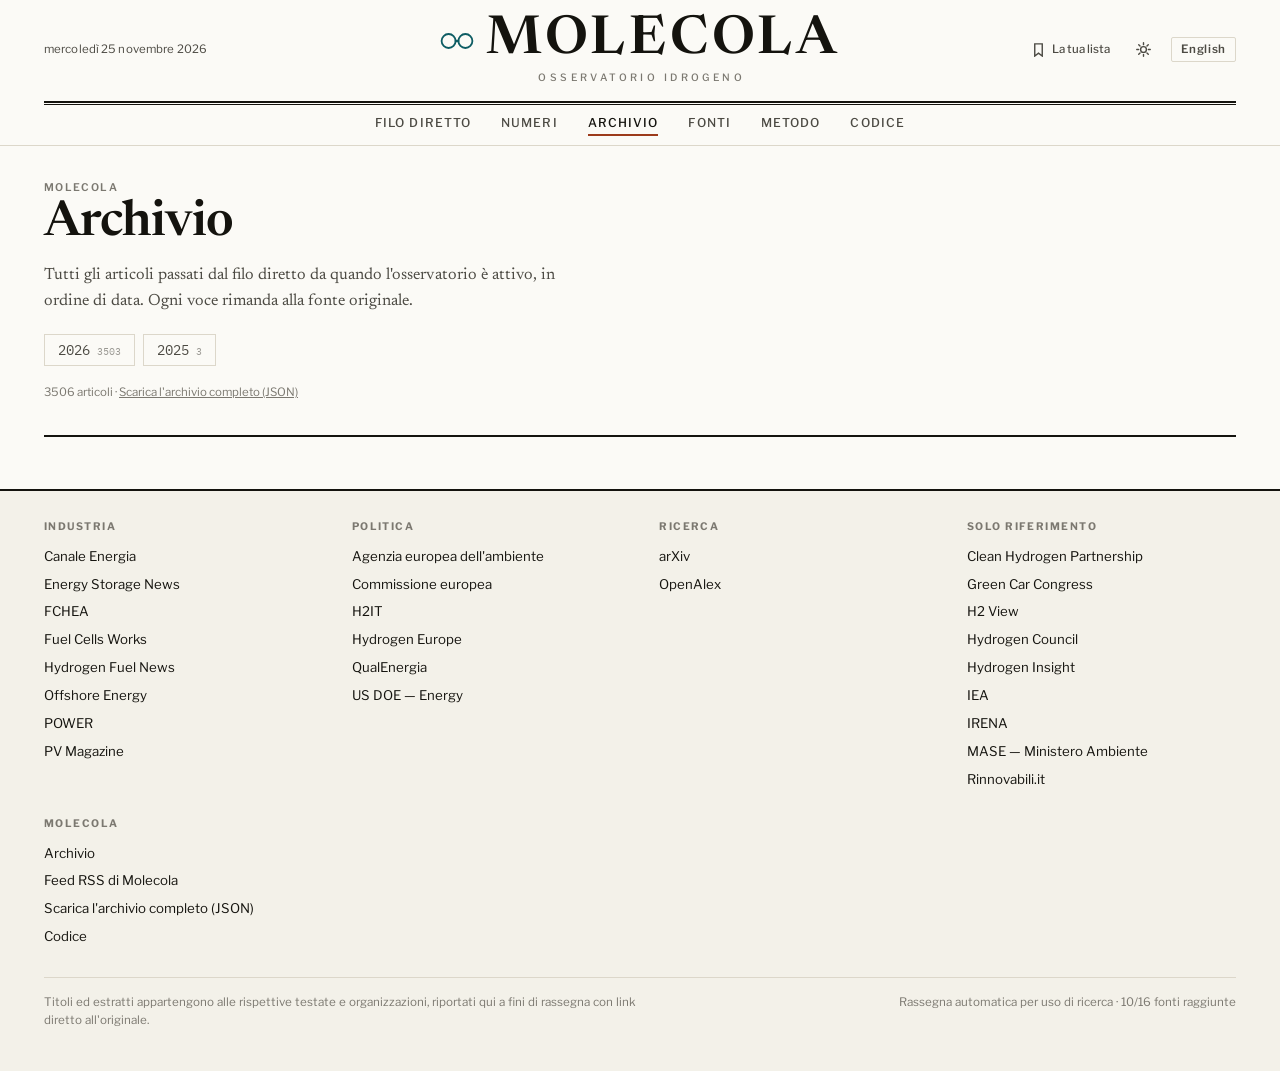
==== archivio/index.html @ 1152b5f5 "Aggiornamento automatico" ====
<!DOCTYPE html>
<html lang="it" data-page="archive">
<head>
<meta charset="utf-8">
<meta name="viewport" content="width=device-width, initial-scale=1, viewport-fit=cover">
<title>Archivio — Molecola</title>
<meta name="description" content="Tutti gli articoli passati dal filo diretto da quando l&#x27;osservatorio è attivo, in ordine di data. Ogni voce rimanda alla fonte originale.">
<link rel="canonical" href="https://deltadidirac30.github.io/molecola/archivio/">
<link rel="alternate" hreflang="it" href="https://deltadidirac30.github.io/molecola/archivio/">
<link rel="alternate" hreflang="en" href="https://deltadidirac30.github.io/molecola/en/archive/">
<link rel="alternate" hreflang="x-default" href="https://deltadidirac30.github.io/molecola/archivio/">
<link rel="alternate" type="application/rss+xml" title="Molecola" href="../feed.xml">
<meta property="og:type" content="website">
<meta property="og:site_name" content="Molecola">
<meta property="og:locale" content="it_IT">
<meta property="og:title" content="Archivio — Molecola">
<meta property="og:description" content="Tutti gli articoli passati dal filo diretto da quando l&#x27;osservatorio è attivo, in ordine di data. Ogni voce rimanda alla fonte originale.">
<meta property="og:url" content="https://deltadidirac30.github.io/molecola/archivio/">
<meta property="og:image" content="https://deltadidirac30.github.io/molecola/assets/social.svg">
<meta name="twitter:card" content="summary_large_image">
<meta name="twitter:title" content="Archivio — Molecola">
<meta name="twitter:description" content="Tutti gli articoli passati dal filo diretto da quando l&#x27;osservatorio è attivo, in ordine di data. Ogni voce rimanda alla fonte originale.">
<meta name="twitter:image" content="https://deltadidirac30.github.io/molecola/assets/social.svg">
<meta name="theme-color" content="#FBFAF6" media="(prefers-color-scheme: light)">
<meta name="theme-color" content="#131310" media="(prefers-color-scheme: dark)">
<link rel="icon" href="../assets/favicon.svg" type="image/svg+xml">
<link rel="preconnect" href="https://fonts.googleapis.com">
<link rel="preconnect" href="https://fonts.gstatic.com" crossorigin>
<link rel="stylesheet" href="https://fonts.googleapis.com/css2?family=Newsreader:ital,opsz,wght@0,6..72,200..700;1,6..72,200..700&family=Libre+Franklin:wght@400;500;600;700&family=IBM+Plex+Mono:wght@400;500&display=swap">
<link rel="stylesheet" href="../assets/site.css">
</head>
<body>
<a class="skip-link" href="#main">Vai al contenuto</a>
<div class="sticky-bar" id="sticky">
  <div class="sticky-inner">
    <a class="sticky-name" href="../index.html">Molecola</a>
    <div class="sticky-links">
      <button class="ctrl" type="button" data-action="open-drawer" aria-label="La tua lista">
        <svg viewBox="0 0 16 16" fill="none" stroke="currentColor" stroke-width="1.5" stroke-linecap="round" aria-hidden="true"><path d="M4 2h8v13l-4-3-4 3z"/></svg><span>La tua lista</span><span class="saved-count">0</span></button>
      <button class="ctrl" type="button" data-action="theme" aria-label="Cambia tema"><svg viewBox="0 0 16 16" fill="none" stroke="currentColor" stroke-width="1.5" stroke-linecap="round" aria-hidden="true"><circle cx="8" cy="8" r="3.1"/><path d="M8 .8v2M8 13.2v2M.8 8h2M13.2 8h2M2.9 2.9l1.4 1.4M11.7 11.7l1.4 1.4M13.1 2.9l-1.4 1.4M4.3 11.7l-1.4 1.4"/></svg></button>
    </div>
  </div>
</div>

<header class="masthead">
  <div class="wrap">
    <div class="masthead-top">
      <div class="masthead-side left">
        <span class="dateline">mercoledì 25 novembre 2026</span>
      </div>
      <a class="wordmark" href="../index.html">
        <span class="wordmark-row">
          <svg class="wordmark-mark" viewBox="0 0 34 24" aria-hidden="true">
            <circle cx="8.6" cy="12" r="7" fill="none" stroke="currentColor" stroke-width="1.8"/>
            <circle cx="25.4" cy="12" r="7" fill="none" stroke="currentColor" stroke-width="1.8"/>
            <path d="M15.9 12h2.2" stroke="currentColor" stroke-width="2.6" stroke-linecap="round"/>
          </svg>
          <span class="wordmark-name">Molecola</span>
        </span>
        <span class="wordmark-sub">Osservatorio idrogeno</span>
      </a>
      <div class="masthead-side right">
        <button class="ctrl" type="button" data-action="open-drawer">
          <svg viewBox="0 0 16 16" fill="none" stroke="currentColor" stroke-width="1.5" stroke-linecap="round" aria-hidden="true"><path d="M4 2h8v13l-4-3-4 3z"/></svg><span>La tua lista</span><span class="saved-count">0</span></button>
        <button class="ctrl" type="button" data-action="theme" aria-label="Cambia tema"><svg viewBox="0 0 16 16" fill="none" stroke="currentColor" stroke-width="1.5" stroke-linecap="round" aria-hidden="true"><circle cx="8" cy="8" r="3.1"/><path d="M8 .8v2M8 13.2v2M.8 8h2M13.2 8h2M2.9 2.9l1.4 1.4M11.7 11.7l1.4 1.4M13.1 2.9l-1.4 1.4M4.3 11.7l-1.4 1.4"/></svg></button>
        <a class="lang-switch" href="../en/archive/index.html" title="Read this page in English">English</a>
      </div>
    </div>
    <div class="masthead-rule"></div>
    <nav class="nav" aria-label="Filo diretto">
        <a href="../index.html#wire">Filo diretto</a>
        <a href="../index.html#numeri">Numeri</a>
        <a href="../archivio/index.html" aria-current="page">Archivio</a>
        <a href="../index.html#fonti">Fonti</a>
        <a href="../index.html#metodo">Metodo</a>
        <a href="https://github.com/deltadidirac30/molecola" target="_blank" rel="noopener">Codice</a>
    </nav>
  </div>
</header>

<main id="main">
  <div class="wrap">
    <div class="archive-head">
      <p class="kicker">Molecola</p>
      <h1>Archivio</h1>
      <p class="intro">Tutti gli articoli passati dal filo diretto da quando l&#x27;osservatorio è attivo, in ordine di data. Ogni voce rimanda alla fonte originale.</p>
      <div class="year-nav"><a href="../archivio/2026/index.html">2026<span class="n">3503</span></a><a href="../archivio/2025/index.html">2025<span class="n">3</span></a></div>
      <p class="rail-note" style="margin-top:18px">3506 articoli · <a href="../data/archive.json">Scarica l&#x27;archivio completo (JSON)</a></p>
    </div>
  </div>
</main>
<aside class="drawer" id="saved-drawer" aria-hidden="true" aria-label="La tua lista">
  <div class="drawer-head">
    <h2>La tua lista</h2>
    <button class="ctrl" type="button" data-action="close-drawer" aria-label="Chiudi"><svg viewBox="0 0 16 16" fill="none" stroke="currentColor" stroke-width="1.5" stroke-linecap="round" aria-hidden="true"><path d="M3 3l10 10M13 3L3 13"/></svg></button>
  </div>
  <div class="drawer-body" id="saved-body"></div>
  <div class="drawer-foot">
    <button class="btn btn-primary" type="button" data-action="export-csv">Esporta CSV</button>
    <button class="btn" type="button" data-action="export-bib">Esporta BibTeX</button>
    <button class="btn" type="button" data-action="clear-saved">Svuota</button>
    <p class="drawer-note">La lista resta su questo browser: non viene inviata da nessuna parte.</p>
  </div>
</aside>

<footer class="site-footer" id="fonti">
  <div class="wrap">
    <div class="footer-grid">
      <div>
        <h3>Industria</h3>
        <ul class="footer-links">
        <li><a href="https://www.canaleenergia.com" target="_blank" rel="noopener">Canale Energia</a></li>
        <li><a href="https://www.energy-storage.news/tag/hydrogen/" target="_blank" rel="noopener">Energy Storage News</a></li>
        <li><a href="https://fchea.org" target="_blank" rel="noopener">FCHEA</a></li>
        <li><a href="https://fuelcellsworks.com" target="_blank" rel="noopener">Fuel Cells Works</a></li>
        <li><a href="https://www.hydrogenfuelnews.com" target="_blank" rel="noopener">Hydrogen Fuel News</a></li>
        <li><a href="https://www.offshore-energy.biz/tag/hydrogen/" target="_blank" rel="noopener">Offshore Energy</a></li>
        <li><a href="https://www.powermag.com/category/hydrogen/" target="_blank" rel="noopener">POWER</a></li>
        <li><a href="https://www.pv-magazine.com/tag/hydrogen/" target="_blank" rel="noopener">PV Magazine</a></li>
        </ul>
      </div>
      <div>
        <h3>Politica</h3>
        <ul class="footer-links">
        <li><a href="https://www.eea.europa.eu" target="_blank" rel="noopener">Agenzia europea dell&#x27;ambiente</a></li>
        <li><a href="https://ec.europa.eu/commission/presscorner/home/en" target="_blank" rel="noopener">Commissione europea</a></li>
        <li><a href="https://www.h2it.it" target="_blank" rel="noopener">H2IT</a></li>
        <li><a href="https://hydrogeneurope.eu" target="_blank" rel="noopener">Hydrogen Europe</a></li>
        <li><a href="https://www.qualenergia.it" target="_blank" rel="noopener">QualEnergia</a></li>
        <li><a href="https://www.energy.gov/eere/fuelcells/hydrogen-and-fuel-cell-technologies-office" target="_blank" rel="noopener">US DOE — Energy</a></li>
        </ul>
      </div>
      <div>
        <h3>Ricerca</h3>
        <ul class="footer-links">
        <li><a href="https://arxiv.org" target="_blank" rel="noopener">arXiv</a></li>
        <li><a href="https://openalex.org" target="_blank" rel="noopener">OpenAlex</a></li>
        </ul>
      </div>
      <div>
        <h3>Solo riferimento</h3>
        <ul class="footer-links">
        <li><a href="https://www.clean-hydrogen.europa.eu" target="_blank" rel="noopener" title="nessun RSS pubblico (404 su tutte le varianti)">Clean Hydrogen Partnership</a></li>
        <li><a href="https://www.greencarcongress.com" target="_blank" rel="noopener" title="dominio non piu&#x27; risolvibile">Green Car Congress</a></li>
        <li><a href="https://www.h2-view.com" target="_blank" rel="noopener" title="Cloudflare respinge le richieste automatiche (403)">H2 View</a></li>
        <li><a href="https://hydrogencouncil.com" target="_blank" rel="noopener" title="Cloudflare respinge le richieste automatiche (403)">Hydrogen Council</a></li>
        <li><a href="https://www.hydrogeninsight.com" target="_blank" rel="noopener" title="nessun feed pubblico raggiungibile; il sito serve HTML anche su /rss">Hydrogen Insight</a></li>
        <li><a href="https://www.iea.org/energy-system/low-emission-fuels/hydrogen" target="_blank" rel="noopener" title="Cloudflare respinge le richieste automatiche (403)">IEA</a></li>
        <li><a href="https://www.irena.org" target="_blank" rel="noopener" title="Cloudflare respinge le richieste automatiche (403)">IRENA</a></li>
        <li><a href="https://www.mase.gov.it" target="_blank" rel="noopener" title="Cloudflare respinge le richieste automatiche (403)">MASE — Ministero Ambiente</a></li>
        <li><a href="https://www.rinnovabili.it/tag/idrogeno/" target="_blank" rel="noopener" title="Cloudflare respinge le richieste automatiche (403)">Rinnovabili.it</a></li>
        </ul>
      </div>
      <div>
        <h3>Molecola</h3>
        <ul class="footer-links">
          <li><a href="../archivio/index.html">Archivio</a></li>
          <li><a href="../feed.xml">Feed RSS di Molecola</a></li>
          <li><a href="../data/archive.json">Scarica l&#x27;archivio completo (JSON)</a></li>
          <li><a href="https://github.com/deltadidirac30/molecola" target="_blank" rel="noopener">Codice</a></li>
        </ul>
      </div>
    </div>
    <div class="footer-bottom">
      <p>Titoli ed estratti appartengono alle rispettive testate e organizzazioni, riportati qui a fini di rassegna con link diretto all&#x27;originale.</p>
      <p>Rassegna automatica per uso di ricerca · 10/16 fonti raggiunte</p>
    </div>
  </div>
</footer>

<div class="overlay" id="overlay"></div>
<div class="toast" id="toast" role="status" aria-live="polite"></div>
<script src="../assets/site.js" defer></script>
</body>
</html>
---- assets/site.css ----
/* =========================================================================
   Molecola — foglio di stile unico.
   Impostazione da quotidiano: filetti al posto dei riquadri, gerarchia
   costruita con la tipografia, colore usato con parsimonia.
   ========================================================================= */

/* ---------- 1. Variabili ---------- */
:root{
  --paper:        #FBFAF6;
  --paper-2:      #F3F1E9;
  --paper-3:      #EAE7DC;
  --ink:          #14130E;
  --ink-soft:     #4C4A43;
  --ink-faint:    #7B7870;
  --rule:         #DCD7CA;
  --rule-soft:    #E7E3D8;
  --rule-heavy:   #14130E;
  --accent:       #0D5C63;
  --accent-hover: #0A464C;
  --ember:        #9C3A1B;
  --paper-invert: #14130E;
  --ink-invert:   #FBFAF6;
  --selection:    #DCEEF0;

  --serif: "Newsreader", "Iowan Old Style", Georgia, "Times New Roman", serif;
  --sans:  "Libre Franklin", -apple-system, BlinkMacSystemFont, "Segoe UI", Helvetica, Arial, sans-serif;
  --mono:  "IBM Plex Mono", ui-monospace, SFMono-Regular, Menlo, monospace;

  --gutter: clamp(18px, 4vw, 44px);
  --measure: 1320px;
  --rail: 300px;
  --shadow-pop: 0 18px 48px -28px rgba(20,19,14,.45);
}

@media (prefers-color-scheme: dark){
  :root:not([data-theme="light"]){
    --paper:        #131310;
    --paper-2:      #1B1B16;
    --paper-3:      #23231D;
    --ink:          #EFECE2;
    --ink-soft:     #ADA99D;
    --ink-faint:    #837F74;
    --rule:         #302F28;
    --rule-soft:    #262620;
    --rule-heavy:   #6E6A5D;
    --accent:       #55C3CB;
    --accent-hover: #7BD7DE;
    --ember:        #DD7C4F;
    --paper-invert: #EFECE2;
    --ink-invert:   #131310;
    --selection:    #1E4247;
    --shadow-pop: 0 18px 48px -26px rgba(0,0,0,.75);
  }
}
:root[data-theme="dark"]{
  --paper:        #131310;
  --paper-2:      #1B1B16;
  --paper-3:      #23231D;
  --ink:          #EFECE2;
  --ink-soft:     #ADA99D;
  --ink-faint:    #837F74;
  --rule:         #302F28;
  --rule-soft:    #262620;
  --rule-heavy:   #6E6A5D;
  --accent:       #55C3CB;
  --accent-hover: #7BD7DE;
  --ember:        #DD7C4F;
  --paper-invert: #EFECE2;
  --ink-invert:   #131310;
  --selection:    #1E4247;
  --shadow-pop: 0 18px 48px -26px rgba(0,0,0,.75);
}

/* ---------- 2. Base ---------- */
*,*::before,*::after{ box-sizing:border-box; }
html{ background:var(--paper); -webkit-text-size-adjust:100%; scroll-behavior:smooth; }
@media (prefers-reduced-motion: reduce){ html{ scroll-behavior:auto; } }

body{
  margin:0;
  background:var(--paper);
  color:var(--ink);
  font-family:var(--serif);
  font-size:17px;
  line-height:1.5;
  font-synthesis-weight:none;
  -webkit-font-smoothing:antialiased;
  text-rendering:optimizeLegibility;
}
::selection{ background:var(--selection); }
h1,h2,h3,h4{ margin:0; font-weight:600; line-height:1.12; letter-spacing:-.012em; }
p{ margin:0; }
ul{ margin:0; padding:0; list-style:none; }
a{ color:inherit; }
img,svg{ max-width:100%; }
:focus-visible{ outline:2px solid var(--accent); outline-offset:3px; border-radius:1px; }

main [id], section[id], .month-block[id]{ scroll-margin-top:64px; }
.wrap{ max-width:var(--measure); margin:0 auto; padding:0 var(--gutter); }
.mono{ font-family:var(--mono); font-variant-numeric:tabular-nums; }
.sr-only{
  position:absolute; width:1px; height:1px; padding:0; margin:-1px;
  overflow:hidden; clip:rect(0 0 0 0); white-space:nowrap; border:0;
}
.skip-link{
  position:absolute; left:-9999px; top:0; z-index:100;
  background:var(--ink); color:var(--paper); padding:10px 16px;
  font-family:var(--sans); font-size:.85rem;
}
.skip-link:focus{ left:8px; top:8px; }

/* Etichetta piccola maiuscoletta: l'unita' tipografica che tiene insieme
   tutta la pagina (occhielli, intestazioni di sezione, metadati). */
.kicker{
  font-family:var(--sans);
  font-size:.66rem;
  font-weight:600;
  letter-spacing:.13em;
  text-transform:uppercase;
  color:var(--ink-faint);
}

/* ---------- 3. Testata ---------- */
.masthead{ border-bottom:1px solid var(--rule); background:var(--paper); }

.masthead-top{
  display:grid;
  grid-template-columns:1fr auto 1fr;
  align-items:center;
  gap:16px;
  padding:14px 0 4px;
}
.masthead-side{ display:flex; align-items:center; gap:14px; min-width:0; }
.masthead-side.right{ justify-content:flex-end; }
.dateline{
  font-family:var(--sans); font-size:.72rem; color:var(--ink-soft);
  letter-spacing:.01em; text-transform:none;
}
.dateline b{ font-weight:600; color:var(--ink); }

.wordmark{
  display:flex; flex-direction:column; align-items:center; gap:2px;
  text-decoration:none; color:var(--ink);
}
.wordmark-row{ display:flex; align-items:center; gap:12px; }
.wordmark-name{
  font-family:var(--serif);
  font-weight:600;
  font-size:clamp(2rem, 5.2vw, 3.35rem);
  letter-spacing:.07em;
  line-height:1;
  text-transform:uppercase;
}
.wordmark-mark{ width:34px; height:24px; flex:none; color:var(--accent); }
.wordmark-sub{
  font-family:var(--sans); font-size:.63rem; font-weight:500;
  letter-spacing:.34em; text-transform:uppercase; color:var(--ink-faint);
  padding-left:.34em;
}

/* Doppio filetto sotto la testata: la firma visiva del quotidiano. */
.masthead-rule{
  border-top:2px solid var(--rule-heavy);
  border-bottom:1px solid var(--rule-heavy);
  height:4px;
  margin-top:12px;
}

/* Barra di navigazione */
.nav{
  display:flex; align-items:center; justify-content:center;
  gap:clamp(14px, 2.6vw, 30px);
  padding:9px 0;
  overflow-x:auto;
  scrollbar-width:none;
}
.nav::-webkit-scrollbar{ display:none; }
.nav a{
  font-family:var(--sans); font-size:.76rem; font-weight:500;
  letter-spacing:.09em; text-transform:uppercase;
  text-decoration:none; color:var(--ink-soft); white-space:nowrap;
  padding-bottom:2px; border-bottom:2px solid transparent;
}
.nav a:hover{ color:var(--ink); border-bottom-color:var(--ink); }
.nav a[aria-current="page"]{ color:var(--ink); border-bottom-color:var(--ember); }

/* Comandi in testata */
.ctrl{
  display:inline-flex; align-items:center; gap:6px;
  font-family:var(--sans); font-size:.72rem; font-weight:500;
  background:none; border:none; padding:4px 6px; cursor:pointer;
  color:var(--ink-soft); text-decoration:none; border-radius:2px;
}
.ctrl:hover{ color:var(--ink); background:var(--paper-2); }
.ctrl svg{ width:15px; height:15px; flex:none; }
.lang-switch{
  font-family:var(--sans); font-size:.72rem; font-weight:600;
  letter-spacing:.06em; text-decoration:none; color:var(--ink-soft);
  border:1px solid var(--rule); padding:3px 9px; border-radius:2px;
}
.lang-switch:hover{ color:var(--ink); border-color:var(--ink-soft); }
.saved-count{
  font-family:var(--mono); font-size:.66rem; min-width:16px; height:16px;
  padding:0 4px; border-radius:9px; background:var(--ember); color:#fff;
  display:none; align-items:center; justify-content:center; line-height:1;
}
.saved-count.on{ display:inline-flex; }

/* Testata compatta appiccicata in alto quando si scorre */
.sticky-bar{
  position:fixed; top:0; left:0; right:0; z-index:40;
  background:color-mix(in oklab, var(--paper) 93%, transparent);
  backdrop-filter:saturate(1.4) blur(9px);
  border-bottom:1px solid var(--rule);
  transform:translateY(-102%);
  visibility:hidden;                 /* fuori schermo = fuori anche dall'ordine di tabulazione */
  transition:transform .22s ease, visibility .22s;
}
.sticky-bar.on{ transform:none; visibility:visible; }
.sticky-inner{
  display:flex; align-items:center; justify-content:space-between; gap:16px;
  padding:7px 0; max-width:var(--measure); margin:0 auto; padding-left:var(--gutter); padding-right:var(--gutter);
}
.sticky-name{
  font-family:var(--serif); font-weight:600; font-size:1.05rem;
  letter-spacing:.08em; text-transform:uppercase; text-decoration:none; color:var(--ink);
}
.sticky-links{ display:flex; align-items:center; gap:6px; }
@media (prefers-reduced-motion: reduce){ .sticky-bar{ transition:none; } }

/* ---------- 4. Riga di stato ---------- */
.status{
  display:flex; flex-wrap:wrap; align-items:center; gap:6px 20px;
  padding:10px 0;
  border-bottom:1px solid var(--rule);
  font-family:var(--mono); font-size:.71rem; color:var(--ink-faint);
  font-variant-numeric:tabular-nums;
}
.status b{ color:var(--ink-soft); font-weight:500; }
.status-live{ display:inline-flex; align-items:center; gap:7px; color:var(--ink-soft); }
.live-dot{
  width:7px; height:7px; border-radius:50%; background:var(--accent); flex:none;
  animation:pulse 2.6s ease-out infinite;
}
@keyframes pulse{
  0%{   box-shadow:0 0 0 0 color-mix(in oklab, var(--accent) 50%, transparent); }
  70%{  box-shadow:0 0 0 8px color-mix(in oklab, var(--accent) 0%, transparent); }
  100%{ box-shadow:0 0 0 0 color-mix(in oklab, var(--accent) 0%, transparent); }
}
@media (prefers-reduced-motion: reduce){ .live-dot{ animation:none; } }
.status-warn{ color:var(--ember); }

/* ---------- 5. Prima pagina ---------- */
.front{
  display:grid;
  grid-template-columns:minmax(0,1fr) var(--rail);
  gap:0 clamp(26px, 3.2vw, 44px);
  padding:26px 0 8px;
  align-items:start;
}
.rail{
  border-left:1px solid var(--rule);
  padding-left:clamp(24px, 2.6vw, 38px);
  position:sticky; top:14px;
}
@media (max-width: 1040px){
  .front{ grid-template-columns:minmax(0,1fr); }
  .rail{ border-left:none; padding-left:0; position:static; margin-top:34px;
         border-top:2px solid var(--rule-heavy); padding-top:20px; }
}

.section-head{
  display:flex; align-items:baseline; justify-content:space-between; gap:14px;
  border-bottom:1px solid var(--rule-heavy);
  padding-bottom:6px; margin-bottom:18px;
}
.section-head h2{
  font-family:var(--sans); font-size:.74rem; font-weight:700;
  letter-spacing:.16em; text-transform:uppercase; color:var(--ink);
}
.section-head .note{
  font-family:var(--sans); font-size:.72rem; color:var(--ink-faint);
  text-align:right; max-width:46ch; line-height:1.35; font-weight:400;
}
.section-head a{ color:var(--accent); text-decoration:none; }
.section-head a:hover{ text-decoration:underline; }

/* Occhiello dell'articolo */
.story-kicker{
  display:flex; align-items:center; gap:8px; margin-bottom:9px;
  font-family:var(--sans); font-size:.63rem; font-weight:600;
  letter-spacing:.13em; text-transform:uppercase;
}
.story-kicker .cat{ color:var(--ink); }
.story-kicker .cat::before{
  content:""; display:inline-block; width:6px; height:6px; margin-right:7px;
  vertical-align:.06em; background:var(--cat-color, var(--ink-faint));
}
.story-kicker .sep{ color:var(--rule); }
.story-kicker .src{ color:var(--ink-faint); font-weight:500; }
[data-category="industria"]{ --cat-color: var(--accent); }
[data-category="politica"]{  --cat-color: var(--ember); }
[data-category="ricerca"]{   --cat-color: #6B5FA8; }
:root[data-theme="dark"] [data-category="ricerca"],
:root:not([data-theme="light"]) [data-category="ricerca"]{ --cat-color: #A99BE0; }

/* Articolo di apertura */
.lead{ padding-bottom:26px; border-bottom:2px solid var(--rule-heavy); }
.lead h2, .lead h3{
  font-size:clamp(1.85rem, 4.3vw, 3.05rem);
  line-height:1.05;
  letter-spacing:-.02em;
  font-weight:600;
  text-wrap:balance;
  font-variation-settings:"opsz" 48;
}
.lead h2 a, .lead h3 a{ text-decoration:none; }
.lead h2 a:hover, .lead h3 a:hover{ text-decoration:underline; text-decoration-thickness:1.5px; text-underline-offset:4px; }
.lead .excerpt{
  margin-top:14px; font-size:1.09rem; line-height:1.58; color:var(--ink-soft);
  max-width:62ch;
}

/* Griglia degli articoli, con filetti verticali fra le colonne */
.stories{
  display:grid;
  grid-template-columns:repeat(3, minmax(0,1fr));
  column-gap:clamp(20px, 2.4vw, 34px);
  row-gap:0;
  padding-top:22px;
}
.stories .story{
  display:flex; flex-direction:column;
  padding:0 0 22px;
  margin-bottom:22px;
  border-bottom:1px solid var(--rule);
}
.stories .story .excerpt{
  display:-webkit-box; -webkit-box-orient:vertical; -webkit-line-clamp:5; overflow:hidden;
}
.stories .story .story-meta{ margin-top:auto; padding-top:11px; }
.stories .story:nth-child(3n+2),
.stories .story:nth-child(3n+3){
  border-left:1px solid var(--rule);
  padding-left:clamp(20px, 2.4vw, 34px);
}
.story h3{
  font-size:1.19rem; line-height:1.24; letter-spacing:-.01em;
  font-variation-settings:"opsz" 22;
}
.story h3 a{ text-decoration:none; }
.story h3 a:hover{ text-decoration:underline; text-underline-offset:3px; }
.story .excerpt{
  margin-top:8px; font-size:.95rem; line-height:1.52; color:var(--ink-soft);
}
.story.is-hidden, .digest-item.is-hidden, .day-head.is-hidden{ display:none; }

/* Riga metadati e azioni */
.story-meta{
  display:flex; flex-wrap:wrap; align-items:center; gap:4px 12px;
  margin-top:11px;
  font-family:var(--mono); font-size:.69rem; color:var(--ink-faint);
}
.story-actions{ display:flex; gap:2px; margin-left:auto; }
.act{
  background:none; border:none; cursor:pointer; padding:3px 6px; border-radius:2px;
  font-family:var(--sans); font-size:.67rem; font-weight:500; color:var(--ink-faint);
  display:inline-flex; align-items:center; gap:4px;
}
.act:hover{ color:var(--ink); background:var(--paper-2); }
.act svg{ width:12px; height:12px; }
.act[aria-pressed="true"]{ color:var(--ember); }
.act[aria-pressed="true"] svg{ fill:currentColor; }
.badge-paywall{
  font-family:var(--sans); font-size:.6rem; font-weight:600; letter-spacing:.08em;
  text-transform:uppercase; color:var(--ink-faint);
  border:1px solid var(--rule); padding:1px 5px; border-radius:2px;
}

/* Elenco fitto per il resto della giornata */
.day-head{
  font-family:var(--sans); font-size:.66rem; font-weight:700; letter-spacing:.15em;
  text-transform:uppercase; color:var(--ink-faint);
  display:flex; align-items:center; gap:10px;
  margin:22px 0 10px; grid-column:1 / -1;
}
.day-head::after{ content:""; flex:1; height:1px; background:var(--rule); }
.digest{
  display:grid; grid-template-columns:repeat(2, minmax(0,1fr));
  column-gap:clamp(20px, 2.4vw, 34px);
}
.digest-item{
  display:grid; grid-template-columns:52px minmax(0,1fr);
  gap:14px; align-items:baseline;
  padding:11px 0; border-bottom:1px solid var(--rule-soft);
}
.digest-item:nth-child(even){ border-left:1px solid var(--rule); padding-left:clamp(20px,2.4vw,34px); }
.digest-date{ font-family:var(--mono); font-size:.7rem; color:var(--ink-faint); }
.digest-title{ font-size:1rem; line-height:1.32; }
.digest-title a{ text-decoration:none; }
.digest-title a:hover{ text-decoration:underline; text-underline-offset:3px; }
.digest-src{
  display:block; margin-top:3px;
  font-family:var(--sans); font-size:.68rem; color:var(--ink-faint);
}

/* ---------- 6. Comandi del filo ---------- */
.controls{ padding:4px 0 18px; border-bottom:1px solid var(--rule); margin-bottom:4px; }
.search-row{ position:relative; display:flex; align-items:center; }
.search-row svg{
  position:absolute; left:12px; width:16px; height:16px; color:var(--ink-faint);
  pointer-events:none;
}
.search-input{
  width:100%; font-family:var(--sans); font-size:.95rem; color:var(--ink);
  background:var(--paper-2); border:1px solid var(--rule);
  padding:11px 92px 11px 36px; border-radius:2px;
}
.search-input::placeholder{ color:var(--ink-faint); }
.search-input:focus{ background:var(--paper); border-color:var(--ink-soft); outline:none; }
.search-hint{
  position:absolute; right:11px; font-family:var(--mono); font-size:.66rem;
  color:var(--ink-faint); pointer-events:none;
}
.search-input:focus + .search-hint{ opacity:0; }

.filters{ display:flex; flex-wrap:wrap; gap:8px 22px; margin-top:13px; align-items:center; }
.filter-group{ display:flex; flex-wrap:wrap; align-items:center; gap:7px; }
.filter-group > .kicker{ margin-right:2px; }
.chip{
  font-family:var(--sans); font-size:.75rem; font-weight:500;
  background:none; border:1px solid var(--rule); border-radius:2px;
  padding:3px 10px; cursor:pointer; color:var(--ink-soft); white-space:nowrap;
}
.chip:hover{ border-color:var(--ink-soft); color:var(--ink); }
.chip[aria-pressed="true"]{
  background:var(--paper-invert); border-color:var(--paper-invert); color:var(--ink-invert);
}
.chip .n{ font-family:var(--mono); font-size:.68rem; opacity:.6; margin-left:5px; }
.result-line{
  display:flex; align-items:center; gap:14px; margin-top:12px;
  font-family:var(--sans); font-size:.75rem; color:var(--ink-faint);
}
.result-line button{
  background:none; border:none; padding:0; cursor:pointer; color:var(--accent);
  font-family:var(--sans); font-size:.75rem; text-decoration:underline;
}
.empty-state{ display:none; padding:34px 0; color:var(--ink-faint); font-size:1rem; }
.empty-state.on{ display:block; }

/* ---------- 7. Colonna laterale ---------- */
.rail-block + .rail-block{ margin-top:32px; }
.rail-block h2{
  font-family:var(--sans); font-size:.7rem; font-weight:700; letter-spacing:.16em;
  text-transform:uppercase; padding-bottom:6px; margin-bottom:12px;
  border-bottom:2px solid var(--rule-heavy);
}
.rail-note{ font-family:var(--sans); font-size:.72rem; color:var(--ink-faint); line-height:1.45; margin-bottom:12px; }

/* Numeri IEA — tabella con filetti, non riquadri */
.figures li{ padding:12px 0; border-bottom:1px solid var(--rule); }
.figures li:last-child{ border-bottom:none; }
.fig-label{
  font-family:var(--sans); font-size:.68rem; font-weight:600; letter-spacing:.09em;
  text-transform:uppercase; color:var(--ink-faint);
}
.fig-value{
  font-family:var(--serif); font-weight:600; font-size:1.85rem; line-height:1.05;
  margin-top:5px; font-variant-numeric:tabular-nums; letter-spacing:-.02em;
}
.fig-value .unit{ font-size:.44em; font-weight:500; color:var(--ink-soft); margin-left:5px; letter-spacing:0; }
.fig-meter{ height:3px; background:var(--rule); margin-top:9px; }
.fig-meter span{ display:block; height:100%; background:var(--ember); min-width:2px; }
.fig-note{ margin-top:8px; font-size:.87rem; line-height:1.45; color:var(--ink-soft); }
.fig-cite{ display:block; margin-top:7px; font-family:var(--mono); font-size:.65rem; color:var(--ink-faint); }
.fig-cite a{ color:inherit; }

/* Ricerca */
.research li{ padding:12px 0; border-bottom:1px solid var(--rule); }
.research li:last-child{ border-bottom:none; }
.research .r-title{ font-size:.99rem; line-height:1.3; }
.research .r-title a{ text-decoration:none; }
.research .r-title a:hover{ text-decoration:underline; text-underline-offset:3px; }
.research .r-meta{
  margin-top:5px; font-family:var(--sans); font-size:.7rem; color:var(--ink-faint);
  line-height:1.4;
}

/* Elenco fonti */
.source-list li{
  display:flex; align-items:baseline; justify-content:space-between; gap:10px;
  padding:7px 0; border-bottom:1px solid var(--rule-soft);
}
.source-list a{ font-family:var(--sans); font-size:.85rem; text-decoration:none; }
.source-list a:hover{ color:var(--accent); }
.source-list .tag{ font-family:var(--mono); font-size:.63rem; color:var(--ink-faint); white-space:nowrap; }

/* ---------- 8. Sezioni a piena larghezza ---------- */
.band{ border-top:2px solid var(--rule-heavy); margin-top:44px; padding-top:26px; }
.band-grid{
  display:grid; grid-template-columns:repeat(auto-fit, minmax(230px, 1fr));
  gap:26px clamp(24px,3vw,42px);
}
.band-grid > div + div{ border-left:1px solid var(--rule); padding-left:clamp(24px,3vw,42px); }
@media (max-width: 720px){
  .band-grid > div + div{ border-left:none; padding-left:0; border-top:1px solid var(--rule); padding-top:22px; }
}
.band-grid h3{
  font-family:var(--sans); font-size:.68rem; font-weight:700; letter-spacing:.14em;
  text-transform:uppercase; color:var(--ink-faint); margin-bottom:11px;
}
.prose p{ font-size:.93rem; line-height:1.62; color:var(--ink-soft); }
.prose p + p{ margin-top:11px; }
.prose a{ color:var(--accent); text-decoration:underline; text-decoration-thickness:.5px; text-underline-offset:2px; }
.prose code{ font-family:var(--mono); font-size:.85em; background:var(--paper-3); padding:1px 5px; }

/* ---------- 9. Archivio ---------- */
.archive-head{ padding:34px 0 22px; border-bottom:2px solid var(--rule-heavy); }
.archive-head h1{
  font-size:clamp(2rem,5vw,3.1rem); letter-spacing:-.02em; font-variation-settings:"opsz" 48;
}
.archive-head .intro{ margin-top:12px; max-width:60ch; color:var(--ink-soft); font-size:1.02rem; line-height:1.55; }
.year-nav{ display:flex; flex-wrap:wrap; gap:8px; margin-top:20px; }
.year-nav a{
  font-family:var(--mono); font-size:.85rem; text-decoration:none;
  border:1px solid var(--rule); padding:5px 13px; color:var(--ink-soft);
}
.year-nav a:hover{ border-color:var(--ink-soft); color:var(--ink); }
.year-nav a[aria-current="page"]{ background:var(--paper-invert); color:var(--ink-invert); border-color:var(--paper-invert); }
.year-nav a .n{ opacity:.55; margin-left:7px; font-size:.75em; }

.month-nav{
  display:flex; flex-wrap:wrap; gap:6px 16px; padding:14px 0;
  border-bottom:1px solid var(--rule); margin-bottom:8px;
  position:sticky; top:0; background:var(--paper); z-index:5;
}
.month-nav a{
  font-family:var(--sans); font-size:.74rem; text-decoration:none; color:var(--ink-soft);
  text-transform:uppercase; letter-spacing:.08em;
}
.month-nav a:hover{ color:var(--ink); }

.month-block{ padding-top:12px; scroll-margin-top:78px; }
.month-block h2{
  font-family:var(--sans); font-size:.72rem; font-weight:700; letter-spacing:.16em;
  text-transform:uppercase; padding-bottom:6px; border-bottom:1px solid var(--rule-heavy);
  display:flex; justify-content:space-between; align-items:baseline;
}
.month-block h2 .n{ font-family:var(--mono); font-weight:400; color:var(--ink-faint); letter-spacing:0; }
.arch-list{ margin-top:4px; }
.arch-item{
  display:grid; grid-template-columns:76px minmax(0,1fr) auto;
  gap:16px; align-items:baseline;
  padding:10px 0; border-bottom:1px solid var(--rule-soft);
}
.arch-item.is-hidden{ display:none; }
.arch-date{ font-family:var(--mono); font-size:.72rem; color:var(--ink-faint); }
.arch-title{ font-size:1.02rem; line-height:1.34; }
.arch-title a{ text-decoration:none; }
.arch-title a:hover{ text-decoration:underline; text-underline-offset:3px; }
.arch-src{ font-family:var(--sans); font-size:.7rem; color:var(--ink-faint); white-space:nowrap; text-align:right; }
@media (max-width: 640px){
  .arch-item{ grid-template-columns:minmax(0,1fr); gap:4px; }
  .arch-src{ text-align:left; }
}

/* ---------- 10. Lista salvati ---------- */
.drawer{
  position:fixed; inset:0 0 0 auto; width:min(430px, 100%); z-index:60;
  background:var(--paper); border-left:1px solid var(--rule);
  box-shadow:var(--shadow-pop);
  transform:translateX(101%); visibility:hidden;
  transition:transform .24s ease, visibility .24s;
  display:flex; flex-direction:column;
}
.drawer.on{ transform:none; visibility:visible; }
@media (prefers-reduced-motion: reduce){ .drawer{ transition:none; } }
.drawer-head{
  display:flex; align-items:center; justify-content:space-between; gap:12px;
  padding:16px var(--gutter); border-bottom:2px solid var(--rule-heavy);
}
.drawer-head h2{ font-family:var(--sans); font-size:.76rem; font-weight:700; letter-spacing:.16em; text-transform:uppercase; }
.drawer-body{ overflow-y:auto; padding:4px var(--gutter) 16px; flex:1; }
.drawer-foot{
  border-top:1px solid var(--rule); padding:13px var(--gutter);
  display:flex; flex-wrap:wrap; gap:9px; align-items:center;
}
.drawer-note{ font-family:var(--sans); font-size:.7rem; color:var(--ink-faint); flex-basis:100%; }
.btn{
  font-family:var(--sans); font-size:.75rem; font-weight:500; cursor:pointer;
  background:none; border:1px solid var(--rule); padding:6px 12px; color:var(--ink-soft);
  border-radius:2px; text-decoration:none;
}
.btn:hover{ border-color:var(--ink-soft); color:var(--ink); }
.btn-primary{ background:var(--paper-invert); border-color:var(--paper-invert); color:var(--ink-invert); }
.btn-primary:hover{ opacity:.86; color:var(--ink-invert); }
.saved-item{ padding:12px 0; border-bottom:1px solid var(--rule-soft); }
.saved-item .t{ font-size:.98rem; line-height:1.32; }
.saved-item .t a{ text-decoration:none; }
.saved-item .t a:hover{ text-decoration:underline; }
.saved-item .m{ margin-top:5px; font-family:var(--sans); font-size:.69rem; color:var(--ink-faint); display:flex; justify-content:space-between; gap:10px; }
.saved-item .m button{ background:none; border:none; cursor:pointer; color:var(--ember); font-family:var(--sans); font-size:.69rem; padding:0; }
.overlay{
  position:fixed; inset:0; background:rgba(20,19,14,.34); z-index:55;
  opacity:0; pointer-events:none; transition:opacity .2s ease;
}
.overlay.on{ opacity:1; pointer-events:auto; }

.toast{
  position:fixed; left:50%; bottom:26px; transform:translate(-50%, 16px);
  background:var(--paper-invert); color:var(--ink-invert);
  font-family:var(--sans); font-size:.8rem; padding:9px 18px; border-radius:2px;
  opacity:0; pointer-events:none; transition:opacity .18s ease, transform .18s ease;
  z-index:70; box-shadow:var(--shadow-pop);
}
.toast.on{ opacity:1; transform:translate(-50%, 0); }

/* ---------- 11. Piede ---------- */
.site-footer{
  margin-top:52px; border-top:2px solid var(--rule-heavy);
  background:var(--paper-2); padding:30px 0 42px;
}
.footer-grid{
  display:grid; grid-template-columns:repeat(auto-fit, minmax(210px,1fr));
  gap:24px clamp(24px,3vw,44px);
}
.footer-grid h3{
  font-family:var(--sans); font-size:.65rem; font-weight:700; letter-spacing:.14em;
  text-transform:uppercase; color:var(--ink-faint); margin-bottom:10px;
}
.footer-grid a{ text-decoration:none; }
.footer-grid a:hover{ color:var(--accent); }
.footer-links li{ padding:4px 0; font-family:var(--sans); font-size:.83rem; }
.footer-bottom{
  margin-top:26px; padding-top:16px; border-top:1px solid var(--rule);
  display:flex; flex-wrap:wrap; gap:10px 26px; justify-content:space-between;
  font-family:var(--sans); font-size:.73rem; color:var(--ink-faint); line-height:1.5;
}
.footer-bottom p{ max-width:74ch; }

/* ---------- 12. Adattamento a schermi stretti ---------- */
@media (max-width: 900px){
  .stories{ grid-template-columns:repeat(2, minmax(0,1fr)); }
  .stories .story:nth-child(3n+2), .stories .story:nth-child(3n+3){
    border-left:none; padding-left:0;
  }
  .stories .story:nth-child(2n){ border-left:1px solid var(--rule); padding-left:clamp(18px,2.4vw,28px); }
}
@media (max-width: 620px){
  body{ font-size:16px; }
  /* La riga di stato su mobile tiene solo cio' che serve davvero. */
  .status{ gap:4px 14px; }
  .status span:nth-of-type(n+4){ display:none; }
  /* I filtri per fonte scorrono in orizzontale invece di occupare tre righe. */
  .filters .filter-group:last-child{ flex-wrap:nowrap; overflow-x:auto; scrollbar-width:none;
    padding-bottom:4px; -webkit-overflow-scrolling:touch; }
  .filters .filter-group:last-child::-webkit-scrollbar{ display:none; }
  .masthead-top{ grid-template-columns:1fr; gap:10px; padding-top:11px; }
  .masthead-side{ justify-content:center; }
  .masthead-side.left{ order:2; }
  .masthead-side.right{ order:3; justify-content:center; }
  .wordmark{ order:1; }
  .wordmark-name{ font-size:2.1rem; letter-spacing:.05em; }
  .nav{ justify-content:flex-start; gap:18px; }
  .stories{ grid-template-columns:minmax(0,1fr); }
  .stories .story:nth-child(2n){ border-left:none; padding-left:0; }
  .digest{ grid-template-columns:minmax(0,1fr); }
  .digest-item:nth-child(even){ border-left:none; padding-left:0; }
  .digest-item{ grid-template-columns:46px minmax(0,1fr); gap:11px; }
  .lead h2, .lead h3{ font-size:1.75rem; }
  .search-input{ padding-right:14px; }
  .search-hint{ display:none; }
  .month-nav{ position:static; }
  .month-block{ scroll-margin-top:16px; }
}

/* ---------- 13. Stampa ---------- */
@media print{
  .nav, .controls, .sticky-bar, .drawer, .overlay, .toast,
  .story-actions, .ctrl, .lang-switch{ display:none !important; }
  body{ background:#fff; color:#000; font-size:11pt; }
  .front{ grid-template-columns:1fr; }
  .rail{ border-left:none; padding-left:0; }
  a{ text-decoration:none; color:#000; }
  .story h3 a::after{ content:" (" attr(href) ")"; font-size:8pt; color:#555; word-break:break-all; }
}

.digest + .day-head{ margin-top:26px; }
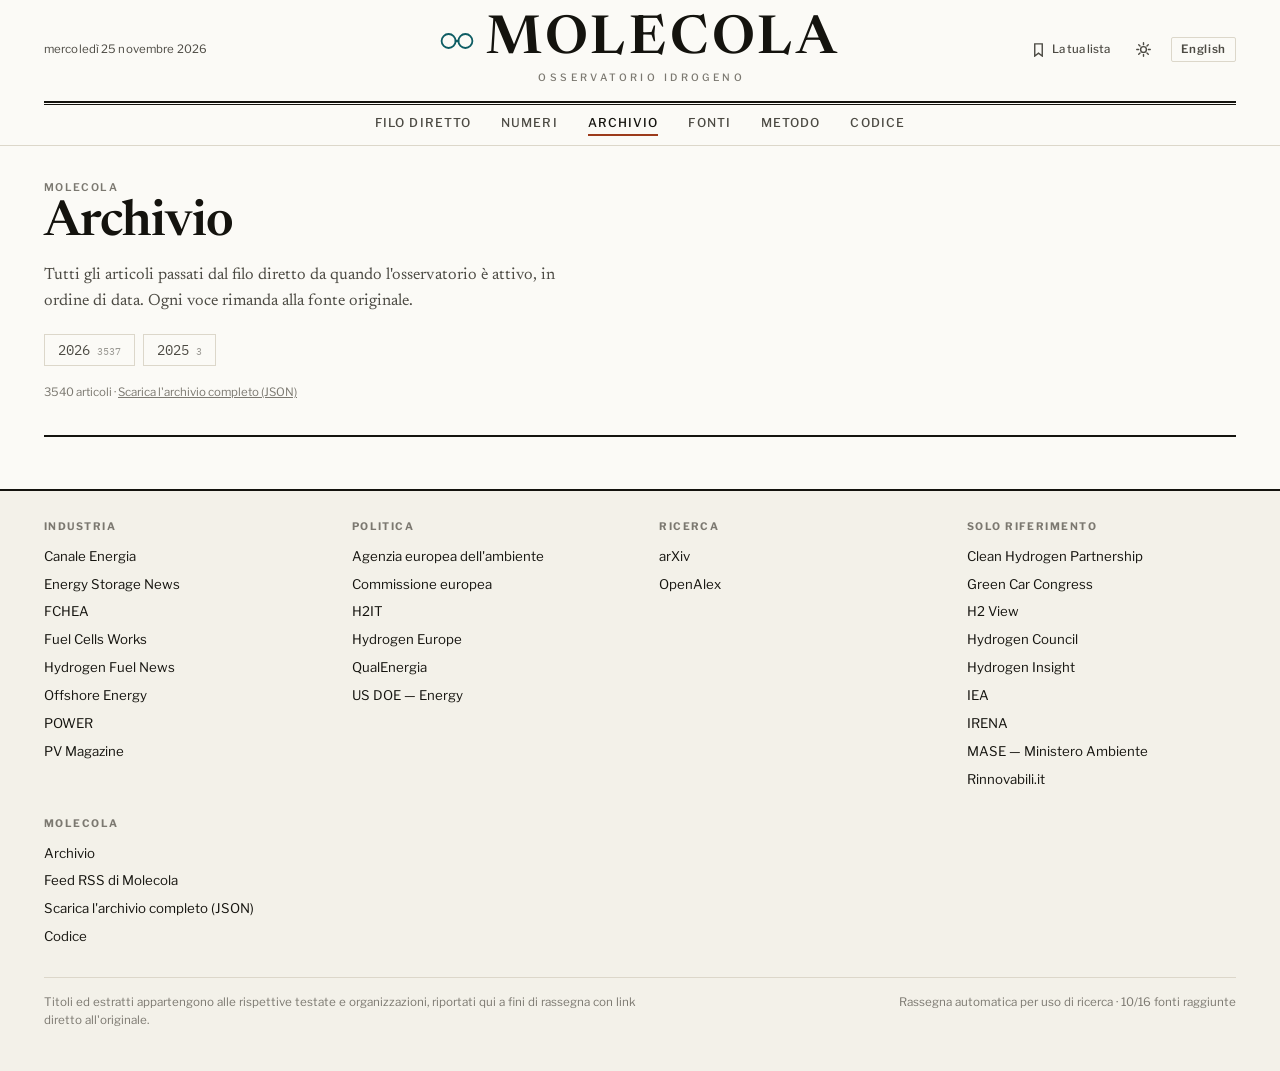
==== commit 50a728ec: "Aggiornamento automatico" ====
--- a/archivio/index.html
+++ b/archivio/index.html
@@ -84,8 +84,8 @@
       <p class="kicker">Molecola</p>
       <h1>Archivio</h1>
       <p class="intro">Tutti gli articoli passati dal filo diretto da quando l&#x27;osservatorio è attivo, in ordine di data. Ogni voce rimanda alla fonte originale.</p>
-      <div class="year-nav"><a href="../archivio/2026/index.html">2026<span class="n">3503</span></a><a href="../archivio/2025/index.html">2025<span class="n">3</span></a></div>
-      <p class="rail-note" style="margin-top:18px">3506 articoli · <a href="../data/archive.json">Scarica l&#x27;archivio completo (JSON)</a></p>
+      <div class="year-nav"><a href="../archivio/2026/index.html">2026<span class="n">3537</span></a><a href="../archivio/2025/index.html">2025<span class="n">3</span></a></div>
+      <p class="rail-note" style="margin-top:18px">3540 articoli · <a href="../data/archive.json">Scarica l&#x27;archivio completo (JSON)</a></p>
     </div>
   </div>
 </main>
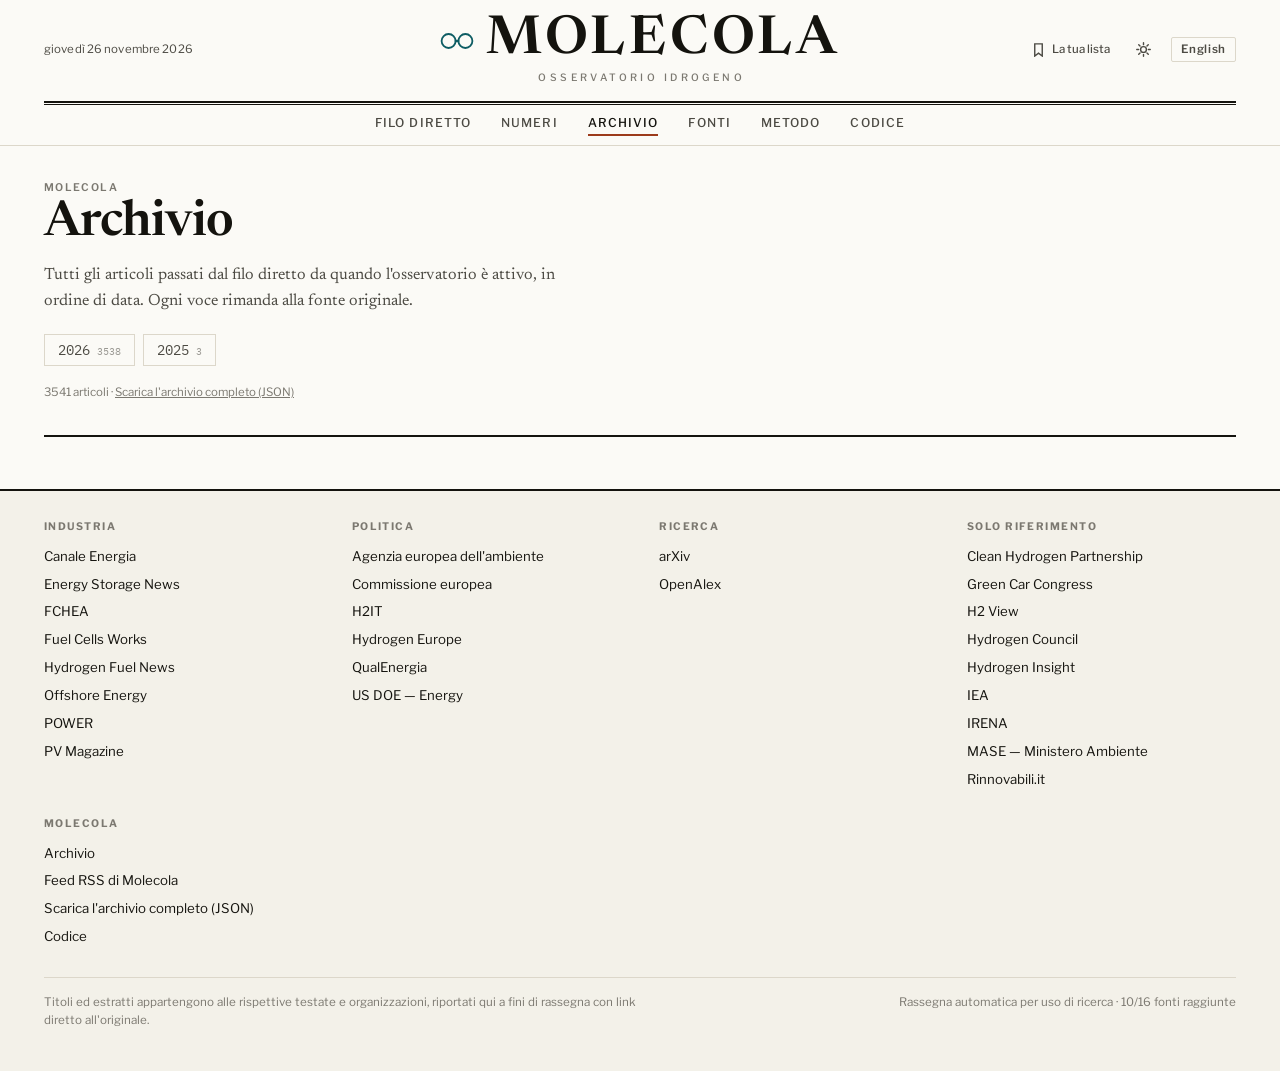
==== commit 91cd7c98: "Aggiornamento automatico" ====
--- a/archivio/index.html
+++ b/archivio/index.html
@@ -46,7 +46,7 @@
   <div class="wrap">
     <div class="masthead-top">
       <div class="masthead-side left">
-        <span class="dateline">mercoledì 25 novembre 2026</span>
+        <span class="dateline">giovedì 26 novembre 2026</span>
       </div>
       <a class="wordmark" href="../index.html">
         <span class="wordmark-row">
@@ -84,8 +84,8 @@
       <p class="kicker">Molecola</p>
       <h1>Archivio</h1>
       <p class="intro">Tutti gli articoli passati dal filo diretto da quando l&#x27;osservatorio è attivo, in ordine di data. Ogni voce rimanda alla fonte originale.</p>
-      <div class="year-nav"><a href="../archivio/2026/index.html">2026<span class="n">3537</span></a><a href="../archivio/2025/index.html">2025<span class="n">3</span></a></div>
-      <p class="rail-note" style="margin-top:18px">3540 articoli · <a href="../data/archive.json">Scarica l&#x27;archivio completo (JSON)</a></p>
+      <div class="year-nav"><a href="../archivio/2026/index.html">2026<span class="n">3538</span></a><a href="../archivio/2025/index.html">2025<span class="n">3</span></a></div>
+      <p class="rail-note" style="margin-top:18px">3541 articoli · <a href="../data/archive.json">Scarica l&#x27;archivio completo (JSON)</a></p>
     </div>
   </div>
 </main>
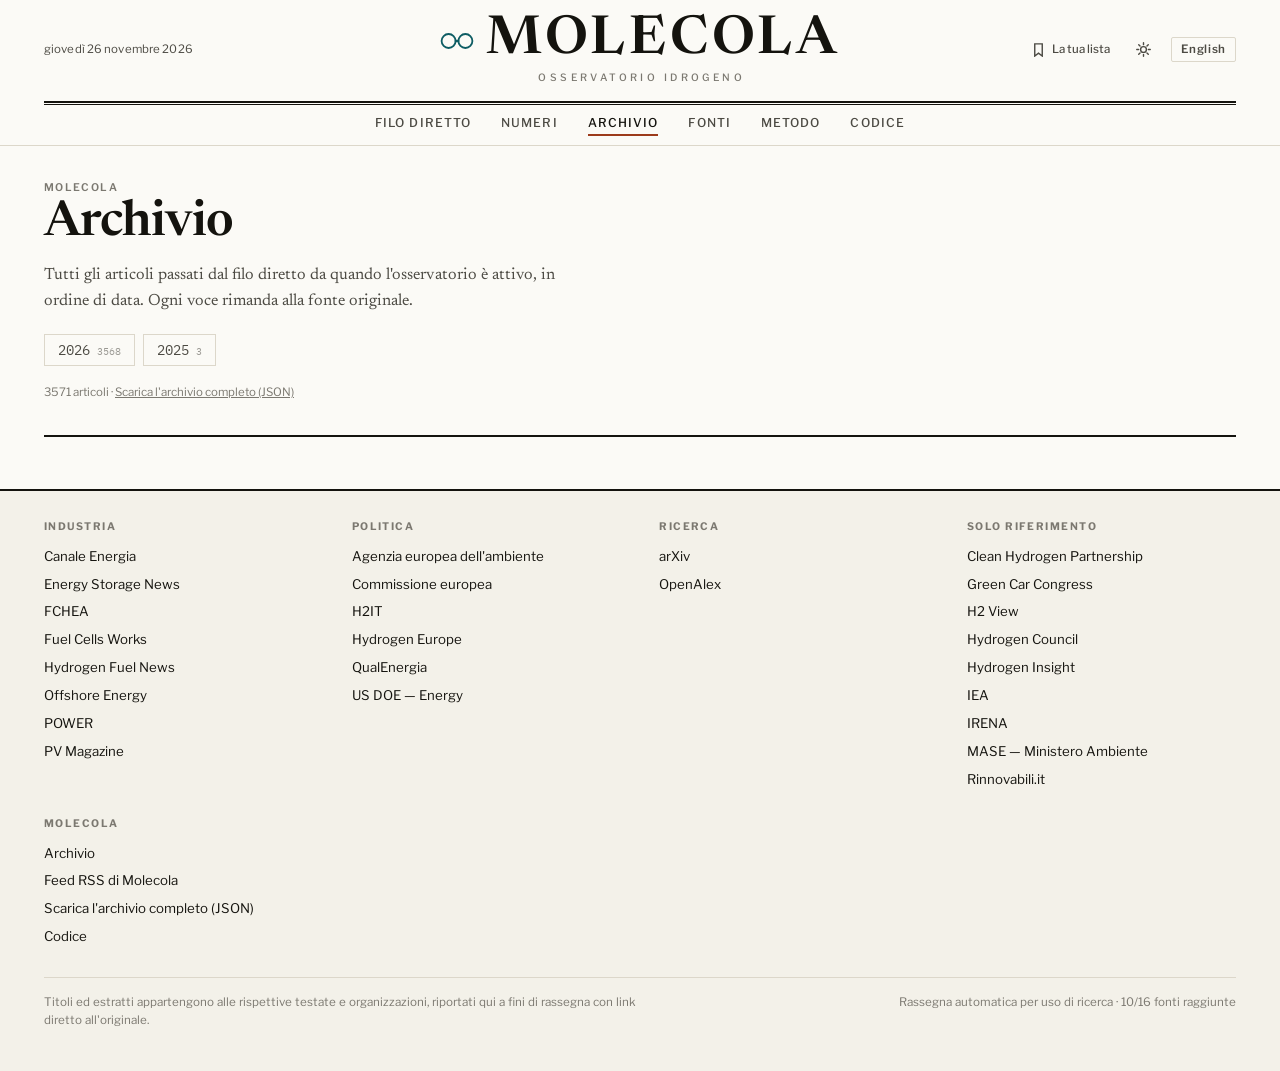
==== commit b6db4e9f: "Aggiornamento automatico" ====
--- a/archivio/index.html
+++ b/archivio/index.html
@@ -84,8 +84,8 @@
       <p class="kicker">Molecola</p>
       <h1>Archivio</h1>
       <p class="intro">Tutti gli articoli passati dal filo diretto da quando l&#x27;osservatorio è attivo, in ordine di data. Ogni voce rimanda alla fonte originale.</p>
-      <div class="year-nav"><a href="../archivio/2026/index.html">2026<span class="n">3538</span></a><a href="../archivio/2025/index.html">2025<span class="n">3</span></a></div>
-      <p class="rail-note" style="margin-top:18px">3541 articoli · <a href="../data/archive.json">Scarica l&#x27;archivio completo (JSON)</a></p>
+      <div class="year-nav"><a href="../archivio/2026/index.html">2026<span class="n">3568</span></a><a href="../archivio/2025/index.html">2025<span class="n">3</span></a></div>
+      <p class="rail-note" style="margin-top:18px">3571 articoli · <a href="../data/archive.json">Scarica l&#x27;archivio completo (JSON)</a></p>
     </div>
   </div>
 </main>
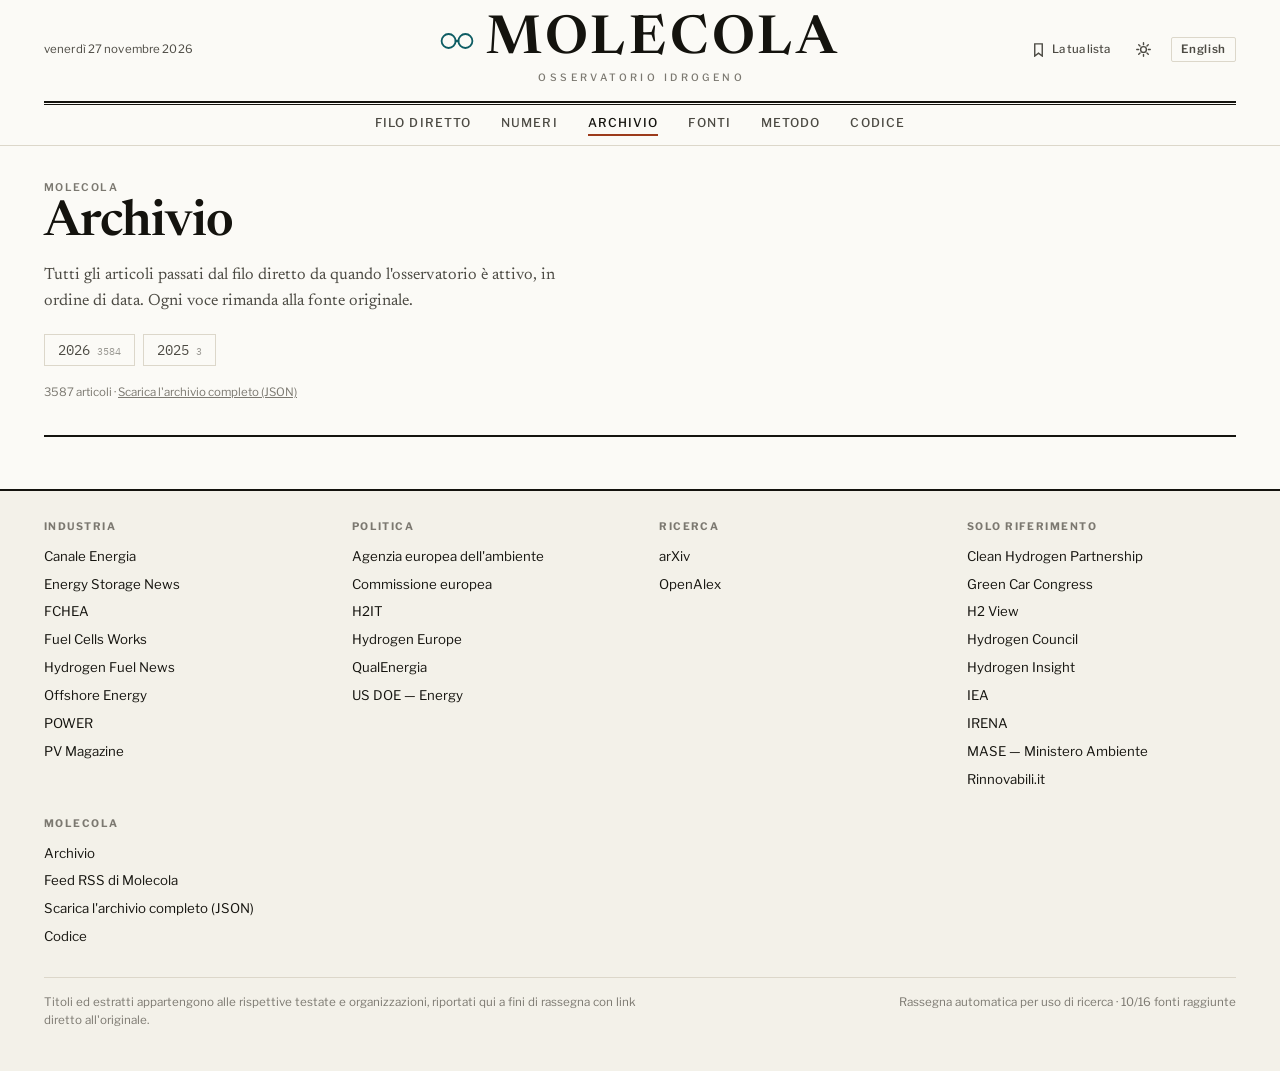
==== commit 2d022c38: "Aggiornamento automatico" ====
--- a/archivio/index.html
+++ b/archivio/index.html
@@ -46,7 +46,7 @@
   <div class="wrap">
     <div class="masthead-top">
       <div class="masthead-side left">
-        <span class="dateline">giovedì 26 novembre 2026</span>
+        <span class="dateline">venerdì 27 novembre 2026</span>
       </div>
       <a class="wordmark" href="../index.html">
         <span class="wordmark-row">
@@ -84,8 +84,8 @@
       <p class="kicker">Molecola</p>
       <h1>Archivio</h1>
       <p class="intro">Tutti gli articoli passati dal filo diretto da quando l&#x27;osservatorio è attivo, in ordine di data. Ogni voce rimanda alla fonte originale.</p>
-      <div class="year-nav"><a href="../archivio/2026/index.html">2026<span class="n">3568</span></a><a href="../archivio/2025/index.html">2025<span class="n">3</span></a></div>
-      <p class="rail-note" style="margin-top:18px">3571 articoli · <a href="../data/archive.json">Scarica l&#x27;archivio completo (JSON)</a></p>
+      <div class="year-nav"><a href="../archivio/2026/index.html">2026<span class="n">3584</span></a><a href="../archivio/2025/index.html">2025<span class="n">3</span></a></div>
+      <p class="rail-note" style="margin-top:18px">3587 articoli · <a href="../data/archive.json">Scarica l&#x27;archivio completo (JSON)</a></p>
     </div>
   </div>
 </main>
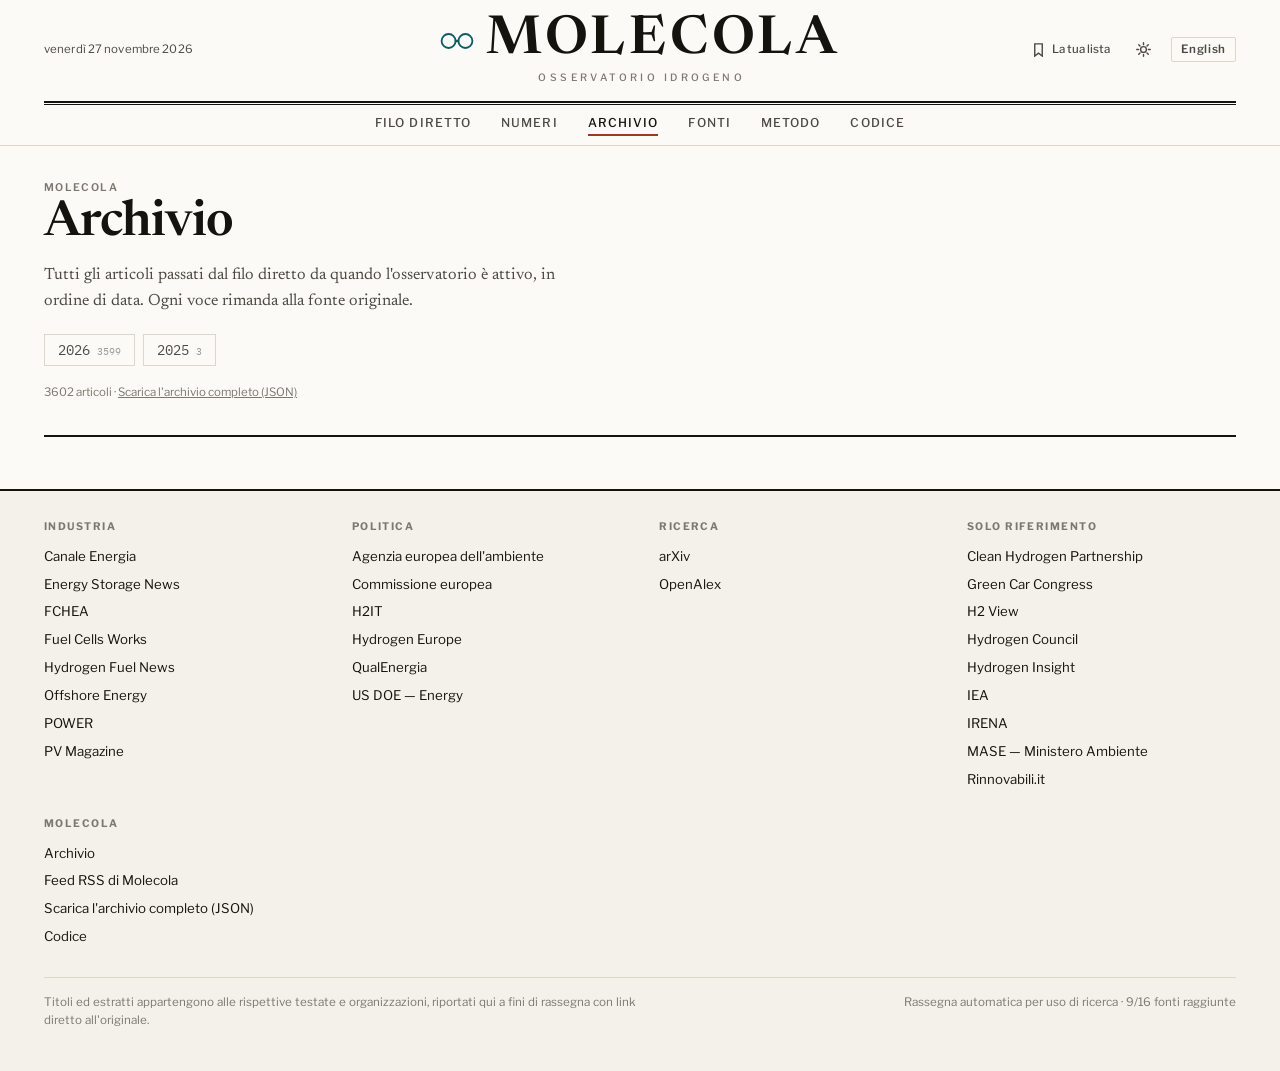
==== commit fb2291a7: "Aggiornamento automatico" ====
--- a/archivio/index.html
+++ b/archivio/index.html
@@ -84,8 +84,8 @@
       <p class="kicker">Molecola</p>
       <h1>Archivio</h1>
       <p class="intro">Tutti gli articoli passati dal filo diretto da quando l&#x27;osservatorio è attivo, in ordine di data. Ogni voce rimanda alla fonte originale.</p>
-      <div class="year-nav"><a href="../archivio/2026/index.html">2026<span class="n">3584</span></a><a href="../archivio/2025/index.html">2025<span class="n">3</span></a></div>
-      <p class="rail-note" style="margin-top:18px">3587 articoli · <a href="../data/archive.json">Scarica l&#x27;archivio completo (JSON)</a></p>
+      <div class="year-nav"><a href="../archivio/2026/index.html">2026<span class="n">3599</span></a><a href="../archivio/2025/index.html">2025<span class="n">3</span></a></div>
+      <p class="rail-note" style="margin-top:18px">3602 articoli · <a href="../data/archive.json">Scarica l&#x27;archivio completo (JSON)</a></p>
     </div>
   </div>
 </main>
@@ -163,7 +163,7 @@
     </div>
     <div class="footer-bottom">
       <p>Titoli ed estratti appartengono alle rispettive testate e organizzazioni, riportati qui a fini di rassegna con link diretto all&#x27;originale.</p>
-      <p>Rassegna automatica per uso di ricerca · 10/16 fonti raggiunte</p>
+      <p>Rassegna automatica per uso di ricerca · 9/16 fonti raggiunte</p>
     </div>
   </div>
 </footer>
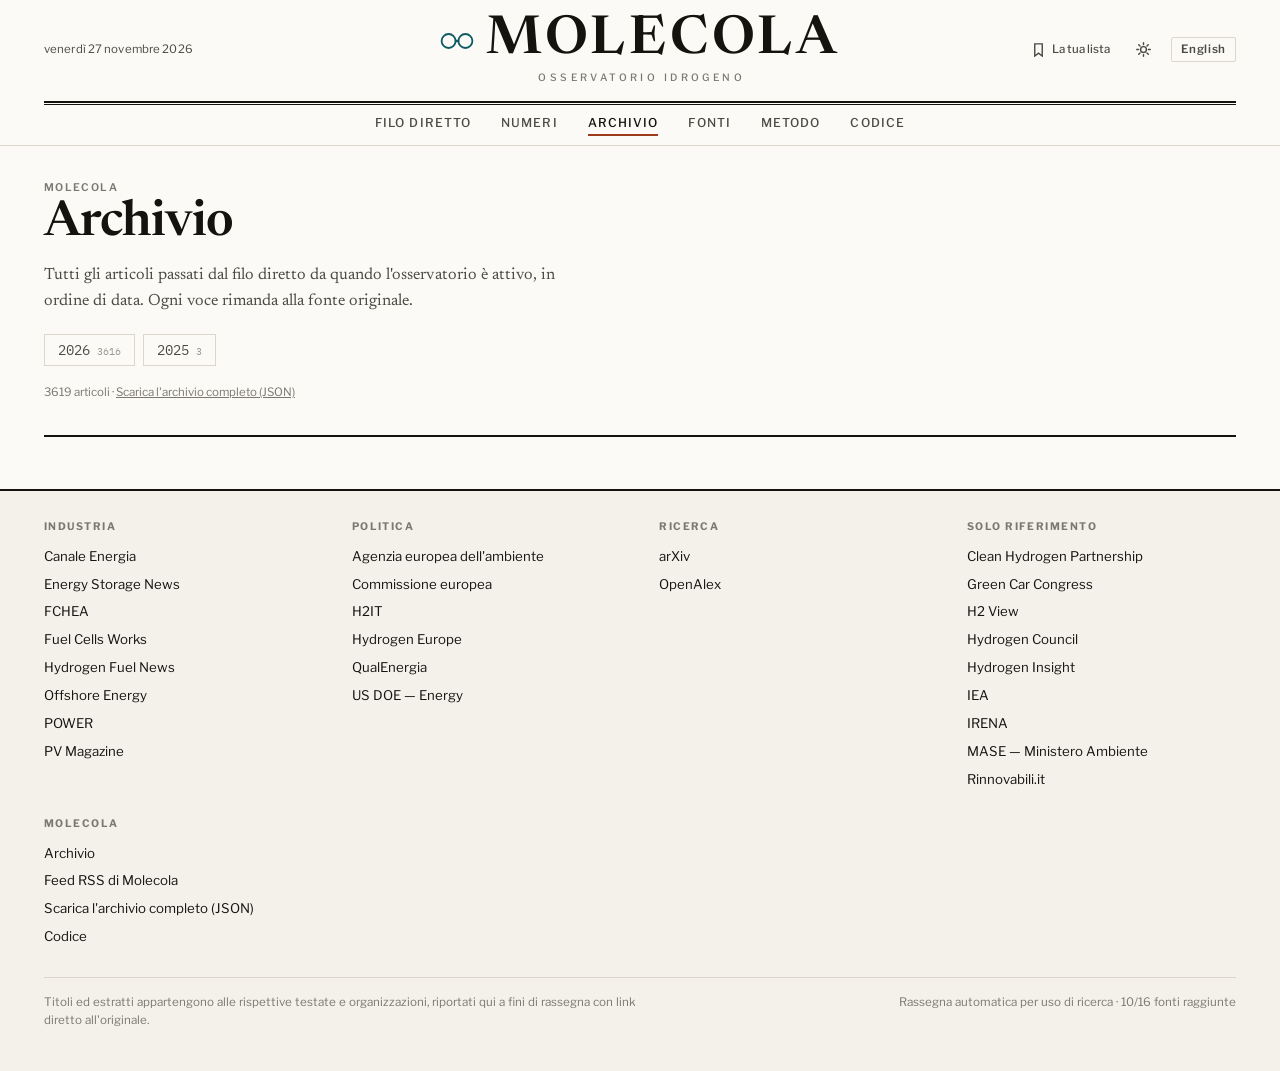
==== commit 41528c83: "Aggiornamento automatico" ====
--- a/archivio/index.html
+++ b/archivio/index.html
@@ -84,8 +84,8 @@
       <p class="kicker">Molecola</p>
       <h1>Archivio</h1>
       <p class="intro">Tutti gli articoli passati dal filo diretto da quando l&#x27;osservatorio è attivo, in ordine di data. Ogni voce rimanda alla fonte originale.</p>
-      <div class="year-nav"><a href="../archivio/2026/index.html">2026<span class="n">3599</span></a><a href="../archivio/2025/index.html">2025<span class="n">3</span></a></div>
-      <p class="rail-note" style="margin-top:18px">3602 articoli · <a href="../data/archive.json">Scarica l&#x27;archivio completo (JSON)</a></p>
+      <div class="year-nav"><a href="../archivio/2026/index.html">2026<span class="n">3616</span></a><a href="../archivio/2025/index.html">2025<span class="n">3</span></a></div>
+      <p class="rail-note" style="margin-top:18px">3619 articoli · <a href="../data/archive.json">Scarica l&#x27;archivio completo (JSON)</a></p>
     </div>
   </div>
 </main>
@@ -163,7 +163,7 @@
     </div>
     <div class="footer-bottom">
       <p>Titoli ed estratti appartengono alle rispettive testate e organizzazioni, riportati qui a fini di rassegna con link diretto all&#x27;originale.</p>
-      <p>Rassegna automatica per uso di ricerca · 9/16 fonti raggiunte</p>
+      <p>Rassegna automatica per uso di ricerca · 10/16 fonti raggiunte</p>
     </div>
   </div>
 </footer>
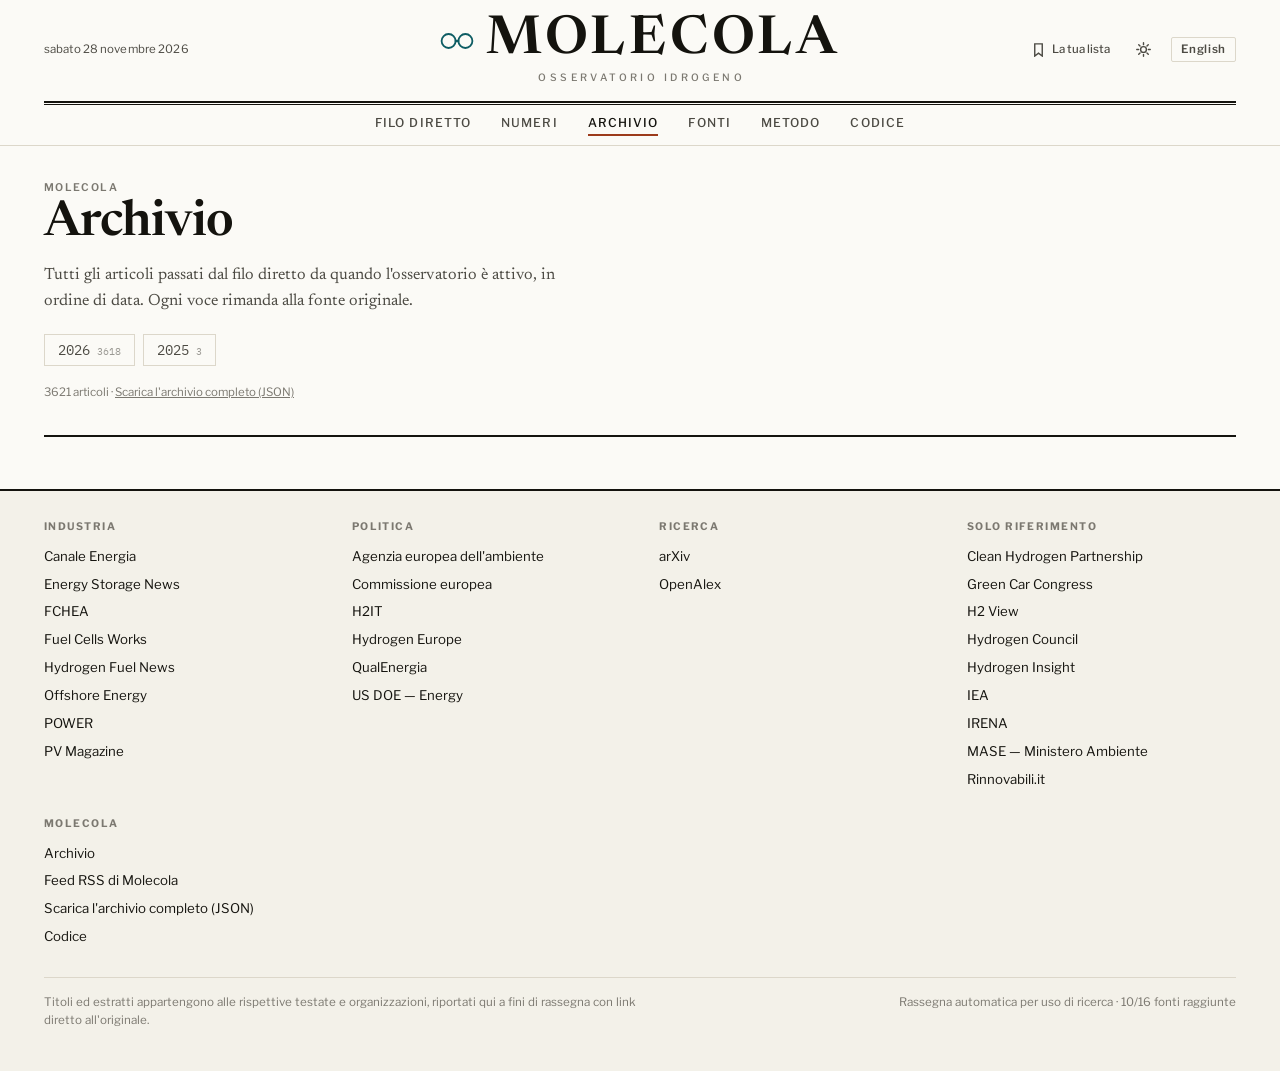
==== commit 4ff50ce0: "Aggiornamento automatico" ====
--- a/archivio/index.html
+++ b/archivio/index.html
@@ -46,7 +46,7 @@
   <div class="wrap">
     <div class="masthead-top">
       <div class="masthead-side left">
-        <span class="dateline">venerdì 27 novembre 2026</span>
+        <span class="dateline">sabato 28 novembre 2026</span>
       </div>
       <a class="wordmark" href="../index.html">
         <span class="wordmark-row">
@@ -84,8 +84,8 @@
       <p class="kicker">Molecola</p>
       <h1>Archivio</h1>
       <p class="intro">Tutti gli articoli passati dal filo diretto da quando l&#x27;osservatorio è attivo, in ordine di data. Ogni voce rimanda alla fonte originale.</p>
-      <div class="year-nav"><a href="../archivio/2026/index.html">2026<span class="n">3616</span></a><a href="../archivio/2025/index.html">2025<span class="n">3</span></a></div>
-      <p class="rail-note" style="margin-top:18px">3619 articoli · <a href="../data/archive.json">Scarica l&#x27;archivio completo (JSON)</a></p>
+      <div class="year-nav"><a href="../archivio/2026/index.html">2026<span class="n">3618</span></a><a href="../archivio/2025/index.html">2025<span class="n">3</span></a></div>
+      <p class="rail-note" style="margin-top:18px">3621 articoli · <a href="../data/archive.json">Scarica l&#x27;archivio completo (JSON)</a></p>
     </div>
   </div>
 </main>
